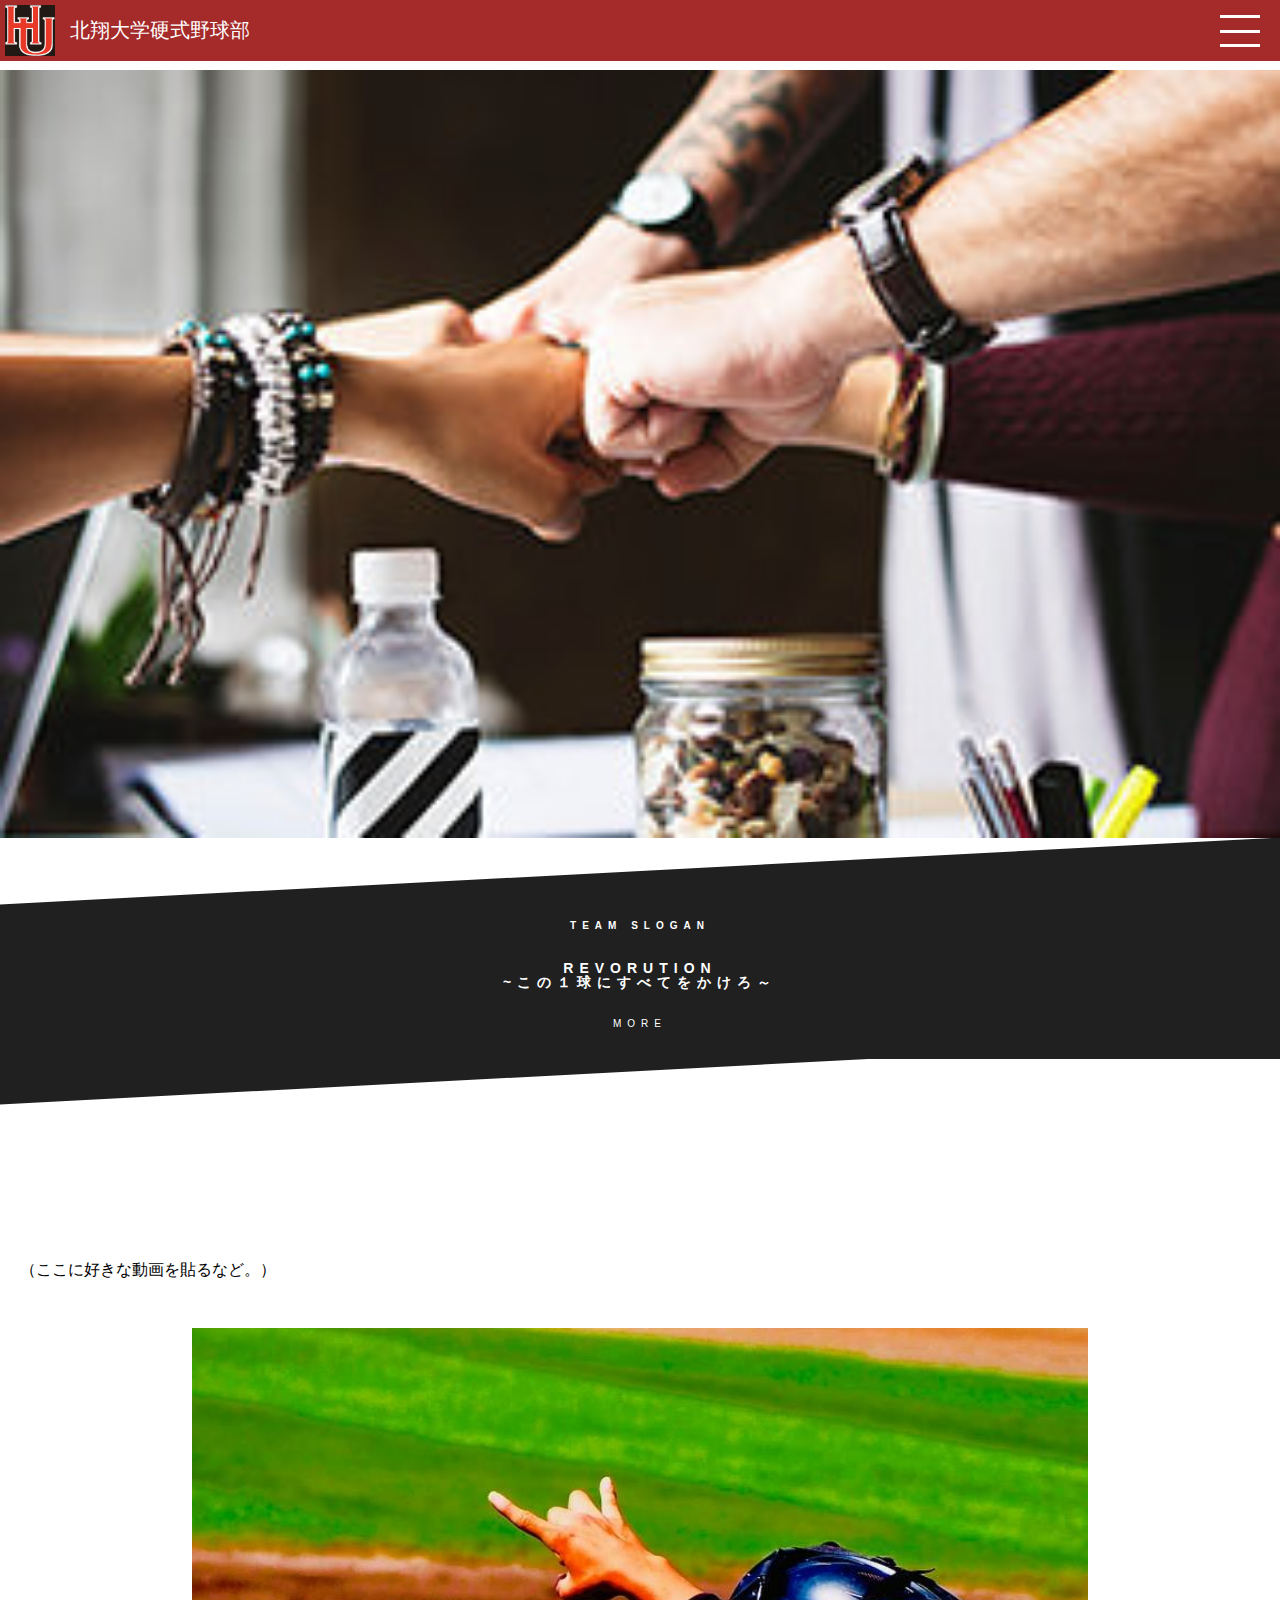
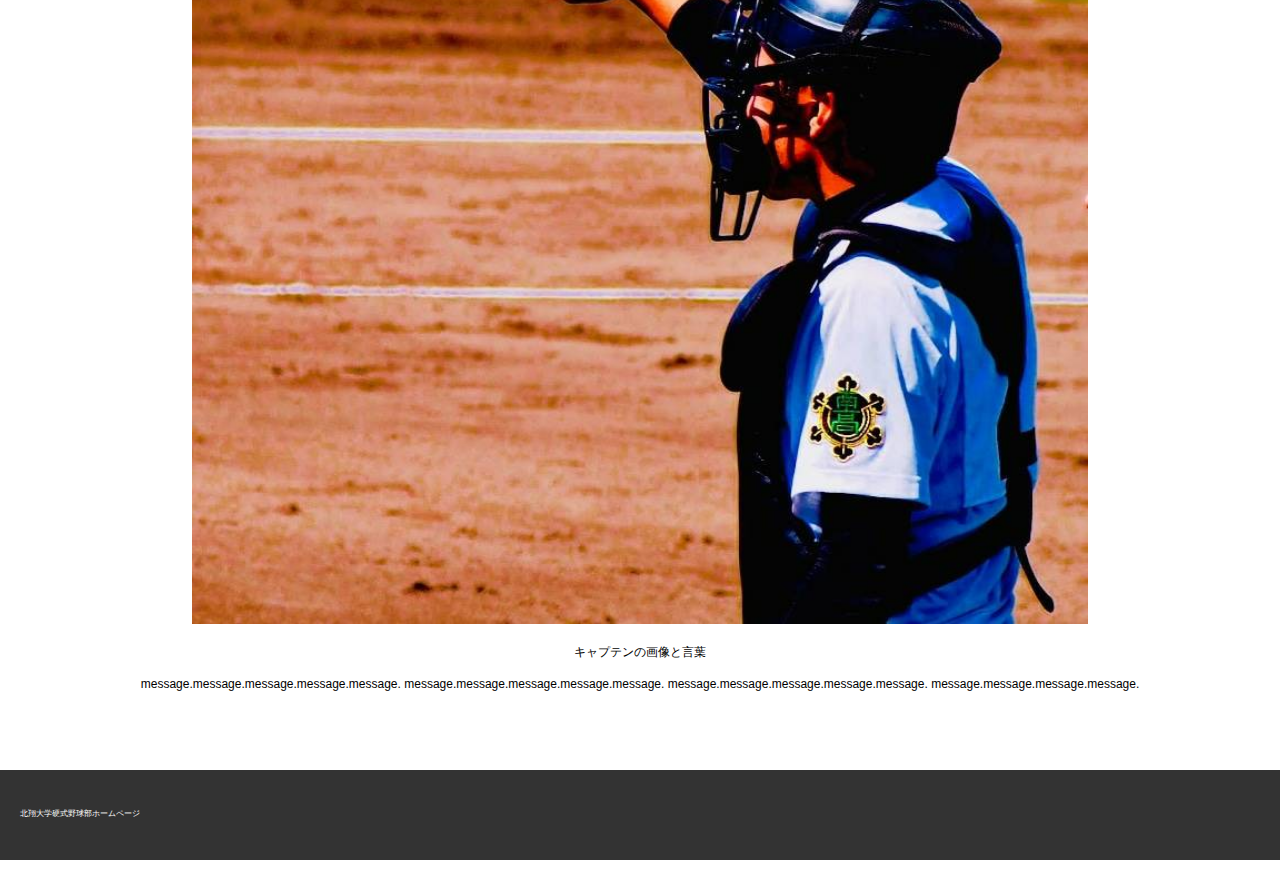
==== pt.iphone/index.html @ 9ec13f8b "initial commit" ====
<!DOCTYPE html>
<html lang="ja">
<head>
    <meta charset="UTF-8">
    <meta http-equiv="X-UA-Compatible" content="IE=edge">
    <meta name="viewport" content="width=device-width, initial-scale=1.0">
    <title>北翔大学硬式野球部ホームページ</title>
    <link rel="stylesheet" href="css/styles.css">
    <link href="https://fonts.googleapis.com/icon?family=Material+Icons"rel="stylesheet">
    <meta name="viewport" content="width=device-width, initial-scale=1.0">
    <link href="https://fonts.googleapis.com/icon?family=Material+Icons"rel="stylesheet">
    <style>
        /*
html5doctor.com Reset Stylesheet
v1.6.1
Last Updated: 2010-09-17
Author: Richard Clark - http://richclarkdesign.com
Twitter: @rich_clark
*/

html, body, div, span, object, iframe,
h1, h2, h3, h4, h5, h6, p, blockquote, pre,
abbr, address, cite, code,
del, dfn, em, img, ins, kbd, q, samp,
small, strong, sub, sup, var,
b, i,
dl, dt, dd, ol, ul, li,
fieldset, form, label, legend,
table, caption, tbody, tfoot, thead, tr, th, td,
article, aside, canvas, details, figcaption, figure,
footer, header, hgroup, menu, nav, section, summary,
time, mark, audio, video {
    margin:0;
    padding:0;
    border:0;
    outline:0;
    font-size:100%;
    vertical-align:baseline;
    background:transparent;
}

body {
    line-height:1;
}

article,aside,details,figcaption,figure,
footer,header,hgroup,menu,nav,section {
    display:block;
}

nav ul {
    list-style:none;
}

blockquote, q {
    quotes:none;
}

blockquote:before, blockquote:after,
q:before, q:after {
    content:'';
    content:none;
}

a {
    margin:0;
    padding:0;
    font-size:100%;
    vertical-align:baseline;
    background:transparent;
}

/* change colours to suit your needs */
ins {
    background-color:#ff9;
    color:#000;
    text-decoration:none;
}

/* change colours to suit your needs */
mark {
    background-color:#ff9;
    color:#000;
    font-style:italic;
    font-weight:bold;
}

del {
    text-decoration: line-through;
}

abbr[title], dfn[title] {
    border-bottom:1px dotted;
    cursor:help;
}

table {
    border-collapse:collapse;
    border-spacing:0;
}

/* change border colour to suit your needs */
hr {
    display:block;
    height:1px;
    border:0;  
    border-top:1px solid #cccccc;
    margin:1em 0;
    padding:0;
}

input, select {
    vertical-align:middle;
}
    </style>
</head>
<body>
    <header>
        <div class="head">
            <div id="nav-wrapper" class="nav-wrapper">
                <div class="hamburger" id="js-hamburger">
                  <span class="hamburger__line hamburger__line--1"></span>
                  <span class="hamburger__line hamburger__line--2"></span>
                  <span class="hamburger__line hamburger__line--3"></span>
                </div>
                <nav class="sp-nav">
                  <ul>
                    <a href="player.html"><li>選手紹介</li></a>
                    <a href="katsudou.html"><li>活動紹介</li></a>
                    <li>試合日程</li>
                  </ul>
                </nav>
                <div class="black-bg" id="js-black-bg"></div>
               </div>


            <img src="css/img/hu.icon.png" alt="">
            <h1>北翔大学硬式野球部</h1>
        </div>
    </header>
    <main>
        <div class="center slide" id="slides">
            <img src="css/img/actuallyfree.jpg">
            <img src="css/img/sample01.jpg">
            <img src="css/img/sample02.jpg">
            <img src="css/img/sample03.jpg">
        </div>
    </main>

    <section class="sec1">
        <div class="black-box"></div>
        <div class="black-box2"></div>
        <div class="slogan">
            <h1>TEAM SLOGAN</h1>
            <h2>REVORUTION
                <br>~この１球にすべてをかけろ～
            </h2>
            <p>MORE</p>
        </div>
    </section>

    <section class="how-to-use">
        <div class="container">
            <div class="iflame-wrapper">
                <iframe width="560" height="315" src="https://www.youtube.com/embed/IbFrSb5YaTQ" title="YouTube video player" frameborder="0" allow="accelerometer; autoplay; clipboard-write; encrypted-media; gyroscope; picture-in-picture" allowfullscreen></iframe>
            </div>
        </div>
        <p>（ここに好きな動画を貼るなど。）</p>
    </section>

    <section class="sec3">
        <div class="message">
            <img src="css/img/133003.jpg">
            <h3>キャプテンの画像と言葉</h3>
            <p>message.message.message.message.message.
                message.message.message.message.message.
                message.message.message.message.message.
                message.message.message.message.
            </p>
        </div>
    </section>
</main>
<footer>
    <h2>北翔大学硬式野球部ホームページ</h2>
</footer>

    <script src="js/main.js"></script>
</body>
</html>
---- pt.iphone/css/styles.css ----
body{
    font-family: sans-serif;
    font-weight: 300;
    margin: 0%;
}
.header{
  position: relative;
}
.head{
    background-color: brown;
    display: flex;
    margin-bottom: 20px;
    position: fixed;
    width: 100%;
    z-index: 10px;
}
.head img{
    width: 50px;
    padding: 5px;
}
.head h1{
    color: #fff;
    padding: 20px;
    font-weight: 300;
    font-size: 20px;
    padding-left: 10px;
}
.material-icons{
    margin: 16px 14px auto auto;
    color: #fff;
}




/* 
hamburger(ハンバーガーアイコン)
=================================== */
.hamburger {
    position: absolute;
    right: 20px;
    top: 20px;
    width: 50px;
    height: 40px;
    cursor: pointer;
    z-index: 300;
  }
  
  .hamburger__line {
    position: absolute;
    width: 40px;
    height: 3px;
    right: 0;
    background-color: #000;
    transition: all 0.5s;
  }
  
  .hamburger__line--1 {
    top: -5px;
    background: #fff;
  }
  
  .hamburger__line--2 {
    top: 10px;
    height: 3px;
    background: #fff;
  }
  
  .hamburger__line--3 {
    top: 24px;
    background: #fff;
  }
  
  /*ハンバーガーがクリックされたら*/
  .open .hamburger__line--1 {
    transform: rotate(-45deg);
    top: 11px;
  }
  
  .open .hamburger__line--2 {
    opacity: 0;
  }
  
  .open .hamburger__line--3 {
    transform: rotate(45deg);
    top: 11px;
  }
  
  /* 
  sp-nav(ナビ)
  =================================== */
  .sp-nav {
    position: fixed;
    right: -100%; /*ハンバーガーがクリックされる前はWindow右側に隠す*/
    top: 0;
    width: 70%; /* 出てくるスライドメニューの幅 */
    height: 100vh;
    background-color: brown;
    transition: all 0.8s;
    z-index: 200;
    overflow-y: auto; /* メニューが多くなったらスクロールできるように */
  }

  .sp-nav ul{
      margin-top: 100px;
  }
  .sp-nav a{
      text-decoration: none
  }
  .sp-nav ul li{
      font-size: 28px;
      margin-top: 20px;
      text-align: center;
      color: #fff;
      border-bottom:solid 2px #fff;   
      margin-top: 30px;  
  }
  
  /*ハンバーガーがクリックされたら右からスライド*/
  .open .sp-nav {
    right: 0;
  }
  
  /* 
  black-bg(ハンバーガーメニュー解除用bg)
  =================================== */
  .black-bg {
    position: fixed;
    left: 0;
    top: 0;
    width: 100vw;
    height: 100vh;
    z-index: 5;
    background-color: #000;
    opacity: 0;
    visibility: hidden;
    transition: all 0.8s;
    cursor: pointer;
    z-index: 100;
  }
  
  /*ハンバーガーメニューが開いたら表示*/
  .open .black-bg {
    opacity: 0.3;
    visibility: visible;
  }


  .carousel{
    width: 80%;
    margin: 16px auto;
}
/* --------カルーセル-------- */
/* force image size */
#slides{
  padding-top: 70px;
}
.slide img {
    width: inherit;
    height: inherit;
    margin: 0;
    padding: 0;
    border: none;
  }
  
  .slide {
    white-space: nowrap;
    width: 100%;
    height: 100%;
    overflow: hidden;
  }
  
  .slide > :first-child {
    animation-name: slide;
    animation-duration: 12s;
    animation-delay: 0s;
    animation-iteration-count: infinite;
  }
  
  @keyframes slide {
    0% {
      margin-left: 0;
    }
    33% {
      margin-left: -100%;
    }
    66% {
      margin-left: -200%;
    }
    100% {
      margin-left: -300%;
    }
  }
  
  .center {
    margin: auto;
  }
  
/* -------------------------------- */
  .sec1{
    position: relative;
    z-index: -1;
}
.black-box{
    width: 100%;
    height: 200px;
    transform: skewY(-3deg);
    position: absolute;
    top: -50px;
    z-index: -1;
    background-color: rgb(32, 32, 32);
}
/* .black-box2{
    width: 100%;
    height: 20px;
    transform: skewY(3deg);
    position: absolute;
    top: 230px;
    z-index: -1;
    background-color: rgb(32, 32, 32);
} */
.slogan{
    background-color: rgb(32, 32, 32);;
    text-align: center;
    /* padding: 80px 0 80px; */
    color: #fff;
    letter-spacing: 6px;
    margin-top: 80px;
}
.slogan h1{
    font-size: 10px;
    padding-bottom: 30px;
}
.slogan h2{
    font-size: 14px;
    z-index: -1;
}
.slogan p{
    text-align: center;
    font-size: 10px;
    padding: 30px;
}

/* ---------- */
.how-to-use{
    margin: 50px 20px;
}
.how-to-use iframe{
    width: 100%;
    width: 100%;
    height: 100%;
    top: 0;
    left: 0;
}
.how-to-use .iframe-wrapper{
    background: pink;
    /* padding-bottom: 56.25%; */
    padding-bottom: 100%;
    height: 0;
}
/* ----- */

.message {
    margin-bottom: 80px;
    text-align: center;
    font-size: 12px;
}
.message img{
    height: auto;
    margin:0 auto;
    width: 70%;
}
.message h3{
  font-weight: 300;
  margin-top: 20px;
  text-align: center;
}
.message p{
    margin-top: 20px;
}

footer {
    width: 100%;
    height: 100px;
}
footer h2{
    font-weight: 300;
    font-size: 8px;
    background: #333;
    height: 50px;
    color: #fff;
    padding: 40px 0 0 20px;
}
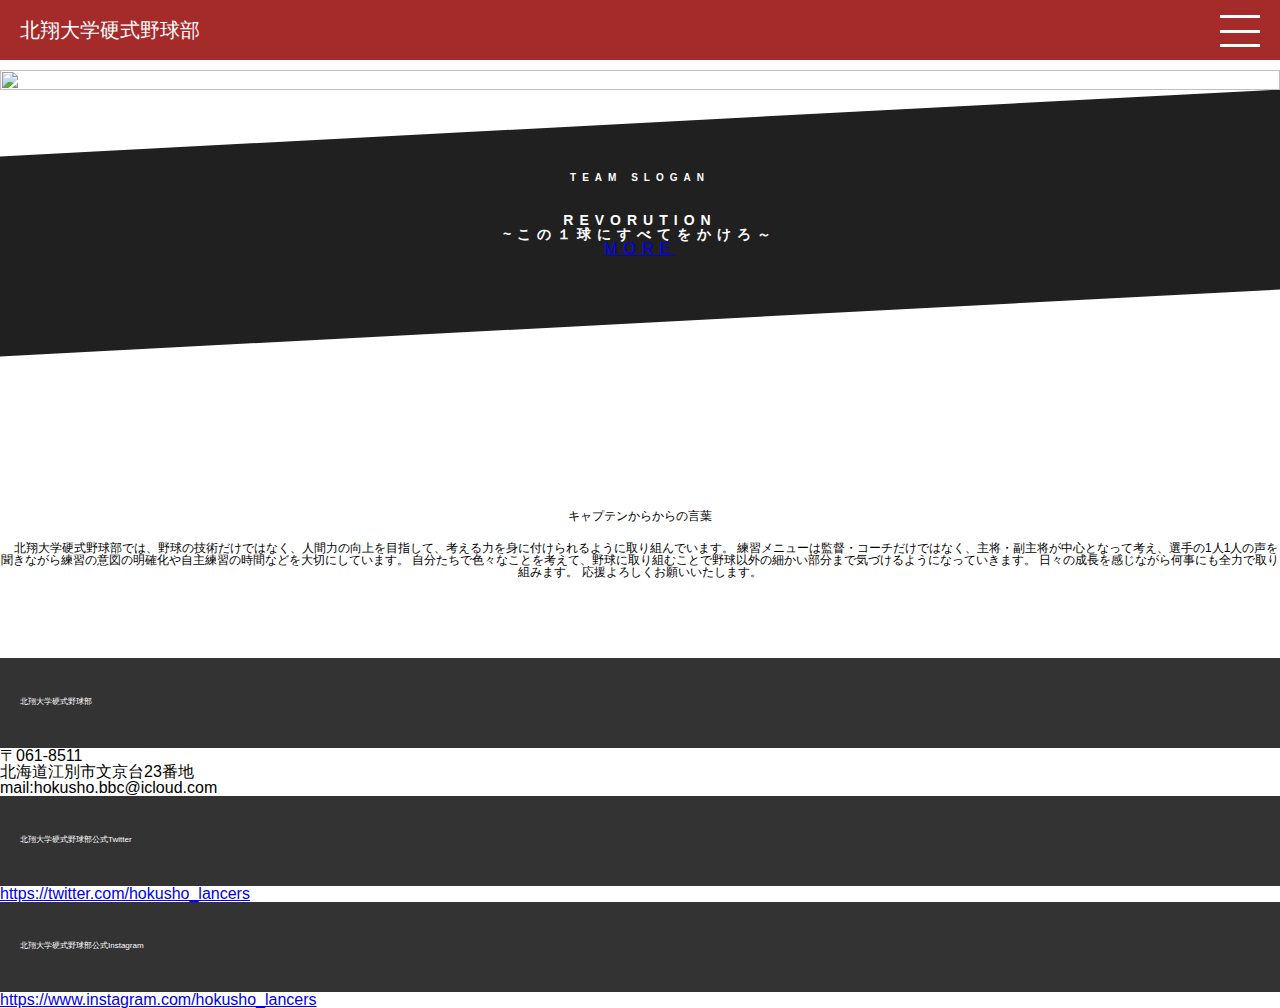
==== commit ca508c15: "Update index.html" ====
--- a/pt.iphone/index.html
+++ b/pt.iphone/index.html
@@ -7,16 +7,22 @@
     <title>北翔大学硬式野球部ホームページ</title>
     <link rel="stylesheet" href="css/styles.css">
     <link href="https://fonts.googleapis.com/icon?family=Material+Icons"rel="stylesheet">
-    <meta name="viewport" content="width=device-width, initial-scale=1.0">
+    <meta name="viewport" content="width=device-width,initial-scale=1">
     <link href="https://fonts.googleapis.com/icon?family=Material+Icons"rel="stylesheet">
+
+    <link rel="apple-touch-icon" sizes="180x180" href="css/img/favicon.png">
+    <link rel="icon" type="image/png" sizes="32x32" href="css/img/favicon.png">
+    <link rel="icon" type="image/png" sizes="16x16" href="css/img/favicon.png">
+    <link rel="manifest" href="css/img/favicon.png">
+    <link rel="mask-icon" href="css/img/favicon.png" color="#5bbad5">
+    <meta name="msapplication-TileColor" content="#da532c">
+    <meta name="theme-color" content="#ffffff">
+
+    <meta content="北海道江別市にある札幌学生野球連盟所属、北翔大学硬式野球部（Baseball team of Hokusho University）のオフィシャルホームページです。試合予定・結果や野球部員紹介、成績などを紹介します。" name="description">
+    <meta name="keywords" content="キーワード1,キーワード2,キーワード3">
+
     <style>
-        /*
-html5doctor.com Reset Stylesheet
-v1.6.1
-Last Updated: 2010-09-17
-Author: Richard Clark - http://richclarkdesign.com
-Twitter: @rich_clark
-*/
+   
 
 html, body, div, span, object, iframe,
 h1, h2, h3, h4, h5, h6, p, blockquote, pre,
@@ -70,14 +76,13 @@
     background:transparent;
 }
 
-/* change colours to suit your needs */
 ins {
     background-color:#ff9;
     color:#000;
     text-decoration:none;
 }
 
-/* change colours to suit your needs */
+
 mark {
     background-color:#ff9;
     color:#000;
@@ -99,7 +104,7 @@
     border-spacing:0;
 }
 
-/* change border colour to suit your needs */
+
 hr {
     display:block;
     height:1px;
@@ -127,23 +132,27 @@
                   <ul>
                     <a href="player.html"><li>選手紹介</li></a>
                     <a href="katsudou.html"><li>活動紹介</li></a>
-                    <li>試合日程</li>
+                    <!-- <a href="nittei.html"><li>試合日程</li></a> -->
+                    <a href="teamkousei.html"><li>チーム構成</li></a>
+                    <a href="sukejul.html"><li>年間スケジュール</li></a>
+                    <a href="torikumi.html"><li>独自の取り組み</li></a>
+                    <a href="coachmessage.html"><li>指導者の方へ</li></a>
+                    <a href="staff.html"><li>学生コーチ・マネージャー・アナリスト募集</li></a>
                   </ul>
                 </nav>
                 <div class="black-bg" id="js-black-bg"></div>
                </div>
-
-
-            <img src="css/img/hu.icon.png" alt="">
+            <a href="index.html"><img src="css/img/favicon.png" alt=""></a>
             <h1>北翔大学硬式野球部</h1>
         </div>
     </header>
-    <main>
+    <div class="body">
+    <main id="calsel">
         <div class="center slide" id="slides">
-            <img src="css/img/actuallyfree.jpg">
-            <img src="css/img/sample01.jpg">
-            <img src="css/img/sample02.jpg">
-            <img src="css/img/sample03.jpg">
+            <img src="css/img/hokusyo-syuugou.jpg">
+            <img src="css/img/hokusyu-syou.jpg">
+            <img src="css/img/hokusho-ground.jpg">
+            <!-- <img src="css/img/sample03.jpg"> -->
         </div>
     </main>
 
@@ -155,35 +164,56 @@
             <h2>REVORUTION
                 <br>~この１球にすべてをかけろ～
             </h2>
-            <p>MORE</p>
+            <a href="katsudou.html">MORE</a>
         </div>
     </section>
 
     <section class="how-to-use">
-        <div class="container">
-            <div class="iflame-wrapper">
-                <iframe width="560" height="315" src="https://www.youtube.com/embed/IbFrSb5YaTQ" title="YouTube video player" frameborder="0" allow="accelerometer; autoplay; clipboard-write; encrypted-media; gyroscope; picture-in-picture" allowfullscreen></iframe>
+        <div class="video-wrap">
+            <div class="video">
+                <iframe width="334" height="594" src="https://www.youtube.com/embed/QycFcLmJkZ0" title="2022年9月23日" frameborder="0" allow="accelerometer; autoplay; clipboard-write; encrypted-media; gyroscope; picture-in-picture" allowfullscreen></iframe>
             </div>
-        </div>
-        <p>（ここに好きな動画を貼るなど。）</p>
+            <!-- <p>（ここに好きな動画を貼るなど。）</p> -->
+        </div>
     </section>
 
     <section class="sec3">
         <div class="message">
-            <img src="css/img/133003.jpg">
-            <h3>キャプテンの画像と言葉</h3>
-            <p>message.message.message.message.message.
-                message.message.message.message.message.
-                message.message.message.message.message.
-                message.message.message.message.
-            </p>
+            <!-- <img src="css/img/133003.jpg"> -->
+            <div class="message2">
+                <h3>キャプテンからからの言葉</h3>
+                <p>　北翔大学硬式野球部では、野球の技術だけではなく、人間力の向上を目指して、考える力を身に付けられるように取り組んでいます。
+                    練習メニューは監督・コーチだけではなく、主将・副主将が中心となって考え、選手の1人1人の声を聞きながら練習の意図の明確化や自主練習の時間などを大切にしています。
+                    自分たちで色々なことを考えて、野球に取り組むことで野球以外の細かい部分まで気づけるようになっていきます。
+                    日々の成長を感じながら何事にも全力で取り組みます。
+                    応援よろしくお願いいたします。
+                </p>
+            </div>
         </div>
     </section>
-</main>
+    
 <footer>
-    <h2>北翔大学硬式野球部ホームページ</h2>
+    <div class="foo">
+        <h2>北翔大学硬式野球部</h2>
+        <div class="jusyo">
+             <p>〒061-8511 </p>
+            <p>北海道江別市文京台23番地 </p>
+            <p id="under-line">mail:hokusho.bbc@icloud.com</p>
+        </div>
+        <h2>北翔大学硬式野球部公式Twitter</h2>
+            <div class="qr-twi">
+                <a href="https://twitter.com/hokusho_lancers">https://twitter.com/hokusho_lancers</a>
+                <img src="css/img/twitter.png" alt="" id="twi">
+            </div>
+
+        <h2>北翔大学硬式野球部公式Instagram</h2>
+        <div class="qr-insta">
+            <a href="https://www.instagram.com/hokusho_lancers">https://www.instagram.com/hokusho_lancers</a>
+            <img src="css/img/instagram.png" alt="" id="insta">
+        </div>
+    </div>
 </footer>
-
+    </div>
     <script src="js/main.js"></script>
 </body>
-</html>+</html>
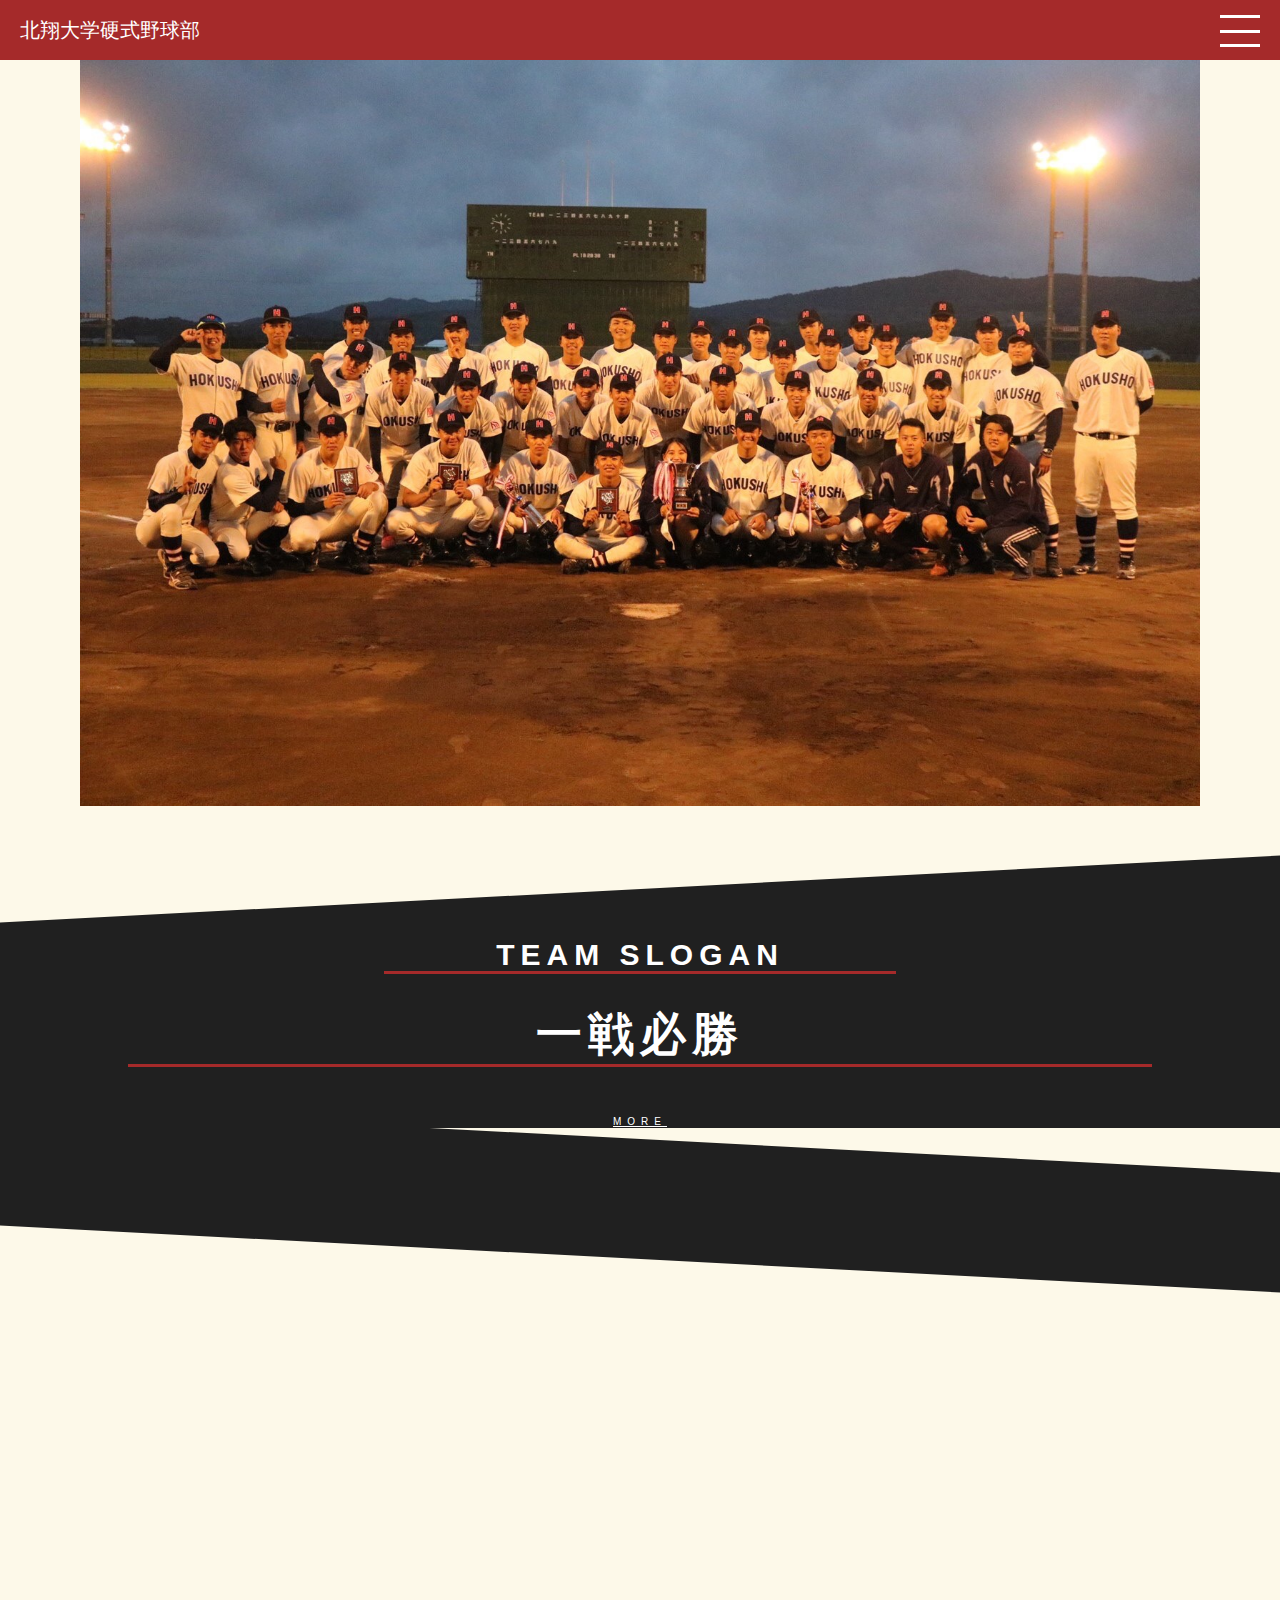
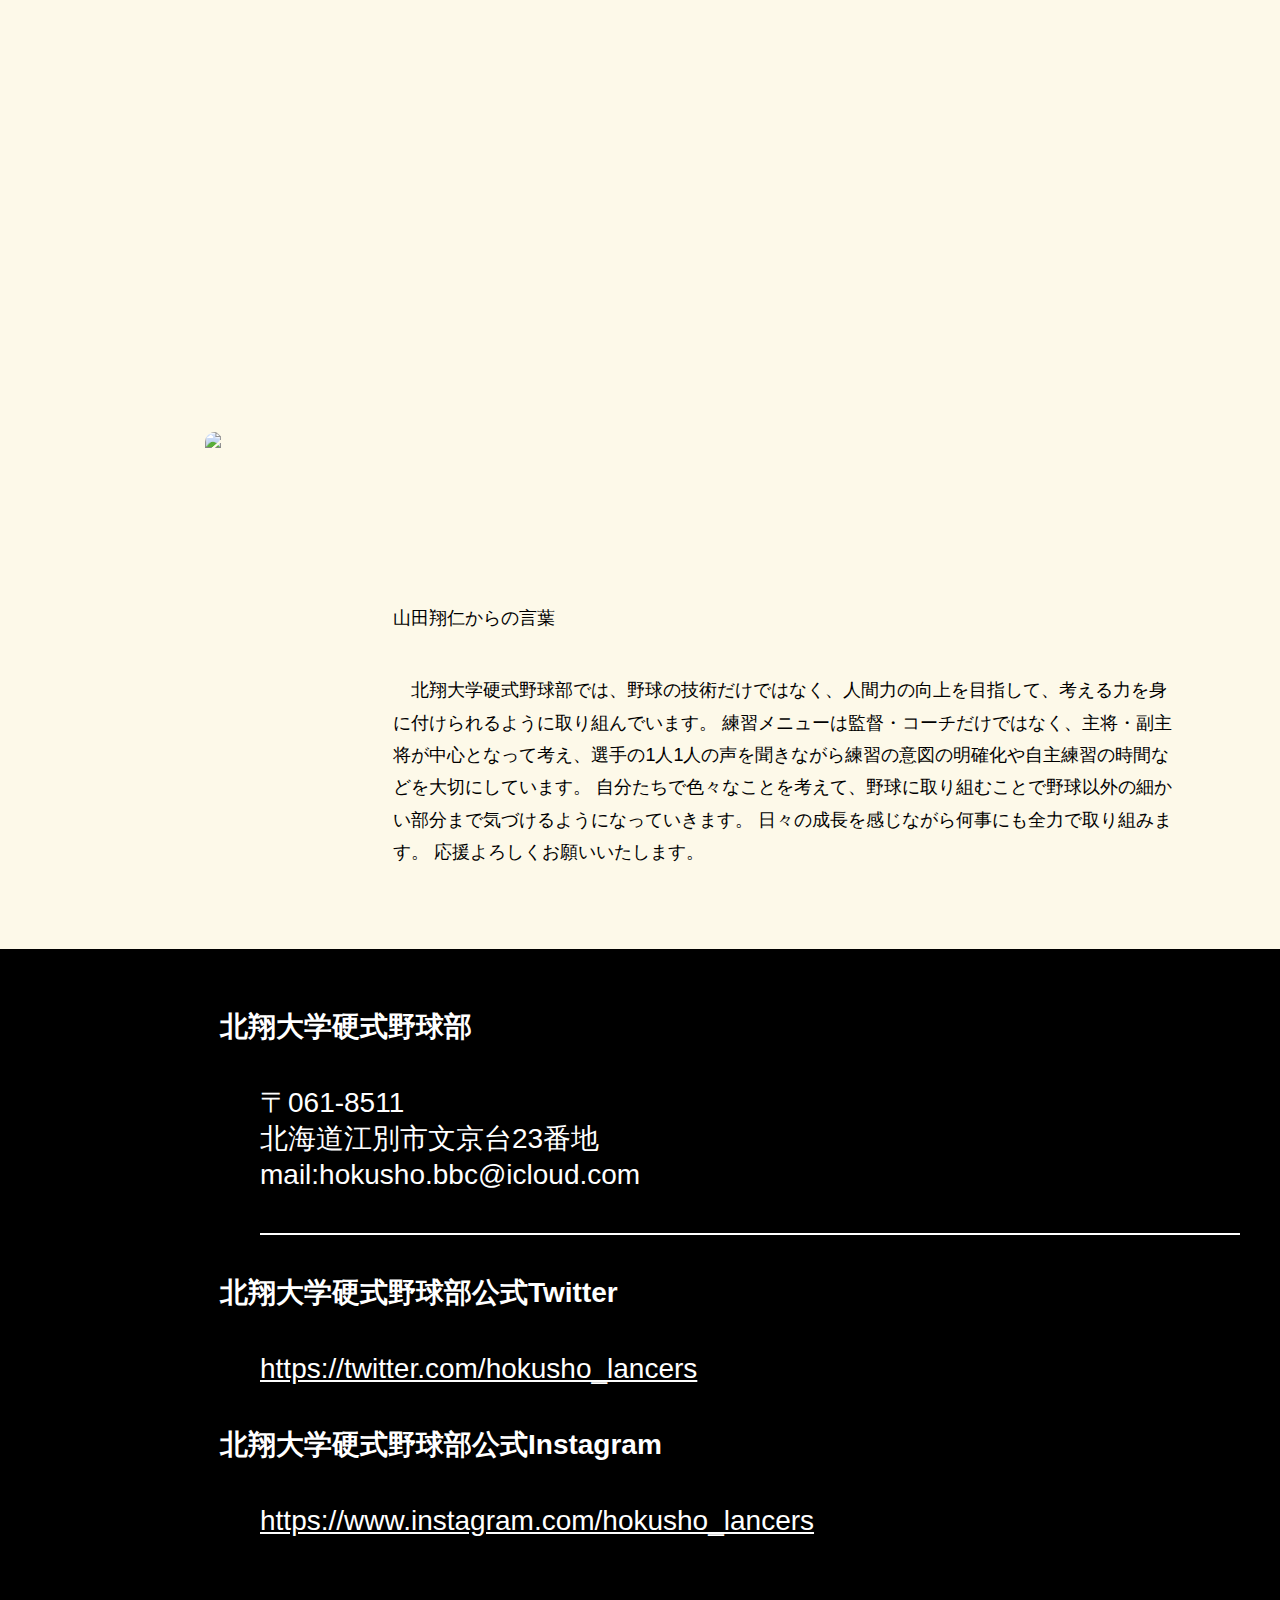
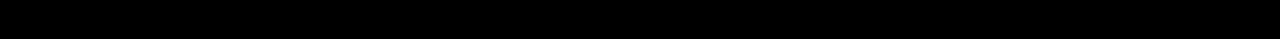
==== commit 57392cc4: "Update index.html" ====
--- a/pt.iphone/index.html
+++ b/pt.iphone/index.html
@@ -19,7 +19,7 @@
     <meta name="theme-color" content="#ffffff">
 
     <meta content="北海道江別市にある札幌学生野球連盟所属、北翔大学硬式野球部（Baseball team of Hokusho University）のオフィシャルホームページです。試合予定・結果や野球部員紹介、成績などを紹介します。" name="description">
-    <meta name="keywords" content="キーワード1,キーワード2,キーワード3">
+    <meta name="keywords" content="北翔大学野球部,北翔大学,北翔">
 
     <style>
    
@@ -130,19 +130,20 @@
                 </div>
                 <nav class="sp-nav">
                   <ul>
+                    <a href="index.html"><li>ホーム</li></a>
                     <a href="player.html"><li>選手紹介</li></a>
                     <a href="katsudou.html"><li>活動紹介</li></a>
-                    <!-- <a href="nittei.html"><li>試合日程</li></a> -->
                     <a href="teamkousei.html"><li>チーム構成</li></a>
+                    <a href="gekkan.html"><li>月間スケジュール</li></a>
                     <a href="sukejul.html"><li>年間スケジュール</li></a>
-                    <a href="torikumi.html"><li>独自の取り組み</li></a>
+                    <a href="torikumi.html"><li>科学サポート</li></a>
                     <a href="coachmessage.html"><li>指導者の方へ</li></a>
                     <a href="staff.html"><li>学生コーチ・マネージャー・アナリスト募集</li></a>
                   </ul>
                 </nav>
                 <div class="black-bg" id="js-black-bg"></div>
                </div>
-            <a href="index.html"><img src="css/img/favicon.png" alt=""></a>
+            <a href="index.html"><img src="css/img/MicrosoftTeams-image.png" alt=""></a>
             <h1>北翔大学硬式野球部</h1>
         </div>
     </header>
@@ -152,6 +153,14 @@
             <img src="css/img/hokusyo-syuugou.jpg">
             <img src="css/img/hokusyu-syou.jpg">
             <img src="css/img/hokusho-ground.jpg">
+            <img src="css/img/hokusyo-syuugou.jpg">
+            <img src="css/img/hokusyu-syou.jpg">
+            <img src="css/img/hokusho-ground.jpg">
+            <img src="css/img/hokusyo-syuugou.jpg">
+            <img src="css/img/hokusyu-syou.jpg">
+            <img src="css/img/hokusho-ground.jpg">
+            <img src="css/img/hokusyu-syou.jpg">
+            <img src="css/img/hokusho-ground.jpg">
             <!-- <img src="css/img/sample03.jpg"> -->
         </div>
     </main>
@@ -161,9 +170,7 @@
         <div class="black-box2"></div>
         <div class="slogan">
             <h1>TEAM SLOGAN</h1>
-            <h2>REVORUTION
-                <br>~この１球にすべてをかけろ～
-            </h2>
+            <h2>一戦必勝</h2>
             <a href="katsudou.html">MORE</a>
         </div>
     </section>
@@ -179,9 +186,9 @@
 
     <section class="sec3">
         <div class="message">
-            <!-- <img src="css/img/133003.jpg"> -->
+            <img src="css/memberphoto/abe.jpg">
             <div class="message2">
-                <h3>キャプテンからからの言葉</h3>
+                <p>山田翔仁からの言葉<p>
                 <p>　北翔大学硬式野球部では、野球の技術だけではなく、人間力の向上を目指して、考える力を身に付けられるように取り組んでいます。
                     練習メニューは監督・コーチだけではなく、主将・副主将が中心となって考え、選手の1人1人の声を聞きながら練習の意図の明確化や自主練習の時間などを大切にしています。
                     自分たちで色々なことを考えて、野球に取り組むことで野球以外の細かい部分まで気づけるようになっていきます。
--- a/pt.iphone/css/styles.css
+++ b/pt.iphone/css/styles.css
@@ -1,9 +1,18 @@
 body{
     font-family: sans-serif;
     font-weight: 300;
-    margin: 0%;
-}
-.header{
+    margin: 0%;   
+}
+.body{
+  background: rgb(253, 249, 233);
+  /* z-index: 0; */
+  position: relative;
+}
+/* .header{
+  position: relative;
+} */
+header{
+  z-index: 101;
   position: relative;
 }
 .head{
@@ -29,6 +38,16 @@
     margin: 16px 14px auto auto;
     color: #fff;
 }
+main{
+  background: rgb(253, 249, 233);
+}
+
+@media (min-width: 768px) {
+#calsel{
+  margin: 0 80px;
+}
+}
+
 
 
 
@@ -153,7 +172,8 @@
 /* --------カルーセル-------- */
 /* force image size */
 #slides{
-  padding-top: 70px;
+  padding: 80px auto;
+  padding-bottom: 50px;
 }
 .slide img {
     width: inherit;
@@ -170,10 +190,16 @@
     overflow: hidden;
   }
   
+  /* .slide > :first-child {
+    animation-name: slide;
+    animation-duration: 15s;
+    animation-delay: 3s;
+    animation-iteration-count: infinite;
+  } */
   .slide > :first-child {
     animation-name: slide;
-    animation-duration: 12s;
-    animation-delay: 0s;
+    animation-duration: 10s;
+    animation-delay: 2.4s;
     animation-iteration-count: infinite;
   }
   
@@ -181,7 +207,7 @@
     0% {
       margin-left: 0;
     }
-    33% {
+    /* 33% {
       margin-left: -100%;
     }
     66% {
@@ -189,17 +215,31 @@
     }
     100% {
       margin-left: -300%;
+    } */
+    50% {
+      margin-left: -100%;
+    }
+    100% {
+      margin-left: -200%;
     }
   }
   
   .center {
     margin: auto;
+    padding-top: 60px;
   }
   
 /* -------------------------------- */
   .sec1{
     position: relative;
-    z-index: -1;
+    z-index: 10;
+}
+.sec1 a {
+  color: rgb(255, 255, 255);
+  cursor: pointer;
+  text-align: center;
+  font-size: 10px;
+  padding: 40px;
 }
 .black-box{
     width: 100%;
@@ -210,15 +250,16 @@
     z-index: -1;
     background-color: rgb(32, 32, 32);
 }
-/* .black-box2{
+.black-box2{
     width: 100%;
-    height: 20px;
+    height: 80px;
     transform: skewY(3deg);
     position: absolute;
-    top: 230px;
+    top: 180px;
     z-index: -1;
     background-color: rgb(32, 32, 32);
-} */
+}
+
 .slogan{
     background-color: rgb(32, 32, 32);;
     text-align: center;
@@ -229,34 +270,47 @@
 }
 .slogan h1{
     font-size: 10px;
-    padding-bottom: 30px;
+    /* padding-bottom: 30px; */
+    border-bottom: brown 3px solid;
+    width: 40%;
+    margin: 0 auto;
+    line-height: 2rem;
 }
 .slogan h2{
+  padding-top: 30px;
     font-size: 14px;
     z-index: -1;
-}
-.slogan p{
-    text-align: center;
-    font-size: 10px;
-    padding: 30px;
+    border-bottom: brown 3px solid;
+    width: 80%;
+    margin: 0 auto 45px;
+    line-height: 2rem;
 }
 
 /* ---------- */
-.how-to-use{
-    margin: 50px 20px;
-}
-.how-to-use iframe{
-    width: 100%;
-    width: 100%;
-    height: 100%;
-    top: 0;
-    left: 0;
-}
-.how-to-use .iframe-wrapper{
-    background: pink;
-    /* padding-bottom: 56.25%; */
-    padding-bottom: 100%;
-    height: 0;
+/* 動画全体の横幅を指定するためのdiv */
+.video-wrap {
+  max-width: 70%; /* ここに動画の横幅を指定 */
+  margin: 120px auto 80px;
+  position: relative;
+  z-index: 1;
+}
+
+/* 動画を囲うdiv */
+.video {
+  position: relative;
+  width:100%; /* 横幅は100%で固定 */
+  height:0; /* 高さは0にしておく(padding-topで高さを指定するため) */
+  padding-top: 56.25%; /* 高さを指定(16:9) */
+  z-index: -1;
+}
+
+/* YouTube埋め込み用のiframe */
+.video iframe{
+  position: absolute;
+  top: 0;
+  left: 0;
+  width: 100%;
+  height: 100%;
 }
 /* ----- */
 
@@ -269,6 +323,7 @@
     height: auto;
     margin:0 auto;
     width: 70%;
+    border-radius: 10px;
 }
 .message h3{
   font-weight: 300;
@@ -278,17 +333,140 @@
 .message p{
     margin-top: 20px;
 }
-
-footer {
+.message2 p{
+  line-height: 180%;
+  padding: 0 10%;
+}
+
+.foo{
+  background: #000;
+  padding: 20px 40px 40px;
+}
+footer h2{
+  font-size: 16px;
+  line-height: 14px;
+  color: #fff;
+  margin-top: 40px;
+}
+footer p{
+  font-size: 16px;
+  color: #fff;
+  line-height: 24px;
+}
+footer a{
+  font-size: 14px;
+  color: #fff;
+}
+.foo img{
+  display: block;
+  margin: 40px auto;
+}
+.qr-twi a,
+.qr-insta a{
+  cursor: pointer;
+}
+
+
+
+
+/* pc表示 */
+@media (min-width: 768px) {
+
+  .how-to-use{
+    margin-top: 280px;
+  }
+  .message2 h3{
+    font-size: 18px;
+    font-weight: 300;
+    margin-top: -120px;
+  }
+  .message2 p{
+    font-size: 18px;
+    font-weight: 300;
+    text-align: left;
+    display: block;
+    margin: 40px auto 0;
+  }
+  .slogan h1{
+    font-size: 30px;
+  }
+  .slogan h2{
+    font-size: 46px;
+    line-height: 60px;
+  }
+
+  .black-box2{
     width: 100%;
-    height: 100px;
-}
-footer h2{
-    font-weight: 300;
-    font-size: 8px;
-    background: #333;
-    height: 50px;
-    color: #fff;
-    padding: 40px 0 0 20px;
-}
-
+    height: 120px;
+    transform: skewY(3deg);
+    position: absolute;
+    top: 200px;
+  }
+
+  .sec3 img {
+    width: 30%;
+    height: auto;
+    margin-left: 16%;
+  }
+  .message2{
+    margin-top: 130px;
+    font-size: 14px;
+  }
+
+  .video-wrap{
+    margin: 120px auto;
+  }
+  .message{
+    display: flex;
+  }
+
+  .sp-nav ul li{
+    margin-top: 50px;
+    cursor: pointer;
+  }
+  .sp-nav ul li:hover{
+    opacity: .6;
+  }
+  .foo{
+    padding-left: 180px;
+    position: relative;
+  }
+  #under-line{
+    border-bottom: #fff 2px solid;
+    padding-bottom: 40px;
+  }
+  footer h2,
+  footer p,
+  footer a{
+    font-size: 28px;
+    line-height: 36px;
+  }
+  footer a{
+    padding-left: 80px;
+    cursor: pointer;
+  }
+  footer h2{
+    margin: 40px;
+  }
+  .foo img{
+    width: 140px;
+  }
+  #twi{
+    position: absolute;
+    top: 280px;
+    right: 28%;
+  }
+  #insta{
+    position: absolute;
+    top: 460px;
+    right: 28%;
+  }
+.qr-insta{
+  margin-bottom: 60px;
+}
+.jusyo{
+  margin-left: 80px;
+}
+
+}
+
